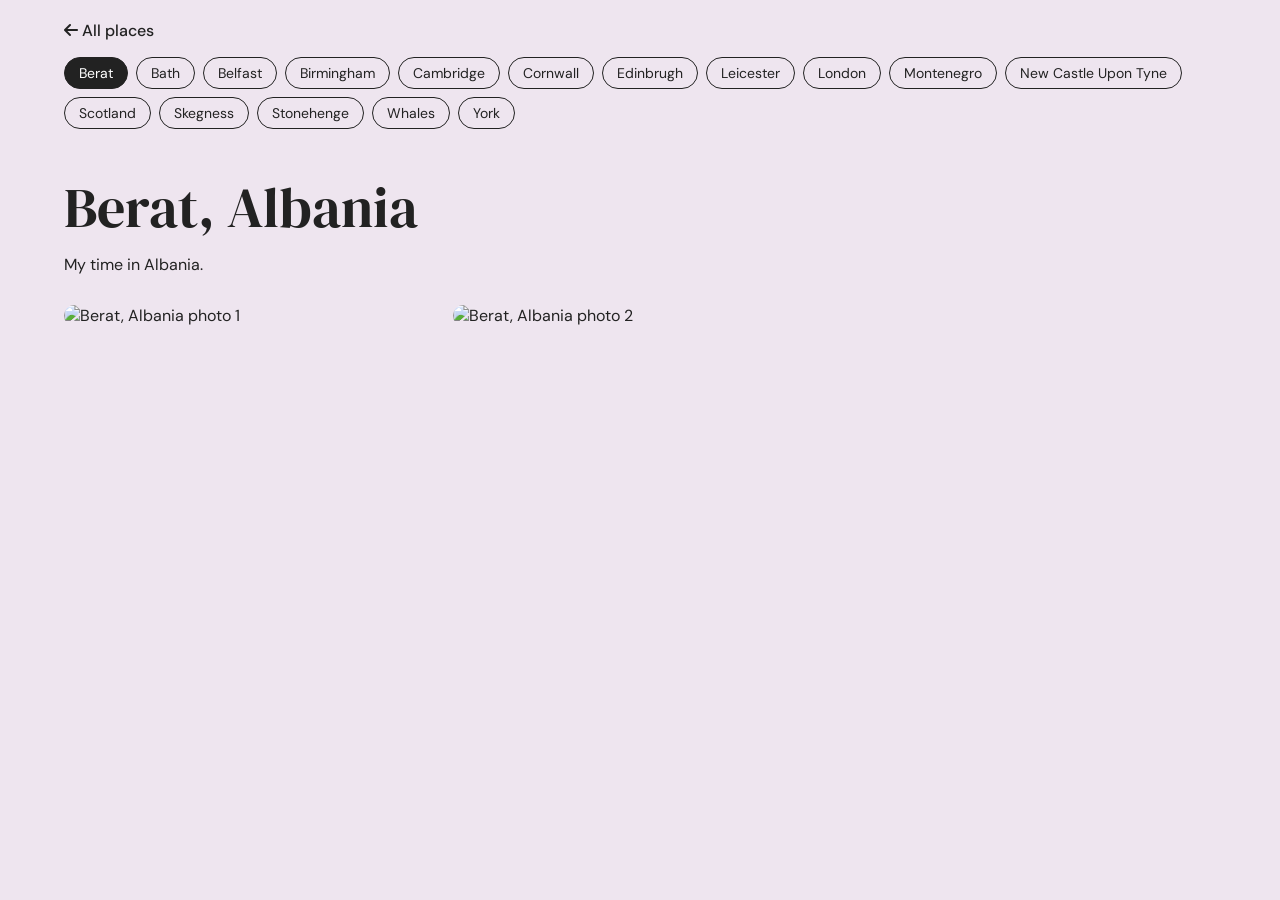
==== gallery.html @ bd7b1e66 "Add files via upload" ====
<!DOCTYPE html>
<html lang="en">
<head>
    <meta charset="UTF-8">
    <meta name="viewport" content="width=device-width, initial-scale=1.0">
    <title>Gallery</title>
    <link rel="preconnect" href="https://fonts.googleapis.com">
    <link rel="preconnect" href="https://fonts.gstatic.com" crossorigin>
    <link href="https://fonts.googleapis.com/css2?family=DM+Sans:wght@400;500&family=DM+Serif+Display&display=swap" rel="stylesheet">
    <link rel="stylesheet" href="https://cdnjs.cloudflare.com/ajax/libs/font-awesome/6.4.0/css/all.min.css">
    <link rel="stylesheet" href="gallery.css">
    <link rel="icon" type="image/x-icon" href="Zicon/Favicon.png">
</head>
<body>

    <header class="top">
        <a class="back" href="photo.html"><i class="fa-solid fa-arrow-left"></i> All places</a>
        <nav class="places" id="places" aria-label="Switch place"></nav>
    </header>

    <main>
        <section class="intro">
            <h1 id="title">Gallery</h1>
            <p id="subtitle"></p>
        </section>

        <section class="grid" id="grid" aria-live="polite"></section>
    </main>

    <div class="lightbox" id="lightbox" hidden>
        <button class="lb-btn lb-close" aria-label="Close"><i class="fa-solid fa-xmark"></i></button>
        <button class="lb-btn lb-prev" aria-label="Previous photo"><i class="fa-solid fa-chevron-left"></i></button>
        <figure>
            <img id="lb-img" alt="">
            <figcaption id="lb-cap"></figcaption>
        </figure>
        <button class="lb-btn lb-next" aria-label="Next photo"><i class="fa-solid fa-chevron-right"></i></button>
    </div>

    <script src="places.js"></script>
    <script src="gallery.js"></script>
</body>
</html>
---- gallery.css ----
* { margin: 0; padding: 0; box-sizing: border-box; }

body {
    background: #eee5ef;
    font-family: 'DM Sans', system-ui, sans-serif;
    color: #222;
}

.top {
    display: flex;
    flex-wrap: wrap;
    align-items: center;
    gap: 16px;
    padding: 20px 5vw;
}
.back { color: #222; text-decoration: none; font-weight: 500; }
.places { display: flex; flex-wrap: wrap; gap: 8px; }
.places a {
    padding: 6px 14px;
    border-radius: 20px;
    border: 1px solid #222;
    color: #222;
    text-decoration: none;
    font-size: 14px;
}
.places a.active, .places a:hover { background: #222; color: #fff; }

.intro { padding: 20px 5vw 10px; }
.intro h1 { font-family: 'DM Serif Display', serif; font-size: clamp(32px, 6vw, 56px); font-weight: 400; }
.intro p { margin-top: 8px; max-width: 600px; }

.grid {
    columns: 3 260px;
    column-gap: 16px;
    padding: 20px 5vw 60px;
}
.grid img {
    width: 100%;
    margin-bottom: 16px;
    border-radius: 12px;
    cursor: pointer;
    display: block;
    transition: transform 0.3s;
}
.grid img:hover { transform: scale(1.02); }

.lightbox {
    position: fixed;
    inset: 0;
    background: rgba(0, 0, 0, 0.9);
    display: flex;
    align-items: center;
    justify-content: center;
    z-index: 100;
}
.lightbox[hidden] { display: none; }
.lightbox figure { max-width: 85vw; text-align: center; color: #fff; }
.lightbox img { max-width: 85vw; max-height: 80vh; border-radius: 8px; }
.lightbox figcaption { margin-top: 10px; }

.lb-btn {
    position: absolute;
    width: 44px;
    height: 44px;
    border: none;
    border-radius: 50%;
    background: rgba(255, 255, 255, 0.15);
    color: #fff;
    cursor: pointer;
    font-size: 18px;
}
.lb-btn:hover { background: rgba(255, 255, 255, 0.3); }
.lb-close { top: 20px; right: 20px; }
.lb-prev { left: 20px; }
.lb-next { right: 20px; }
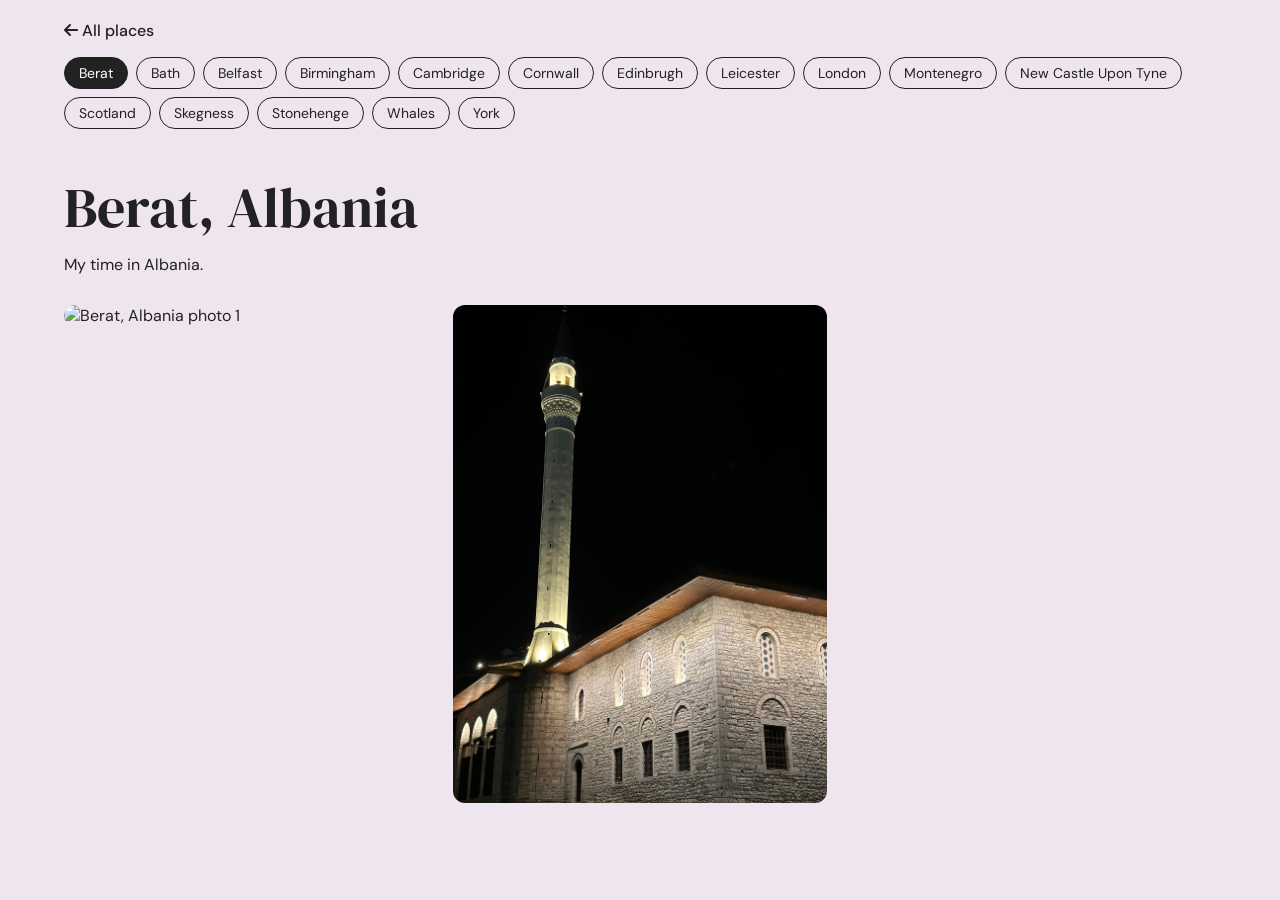
==== commit 90461807: "Add files via upload" ====
--- a/gallery.html
+++ b/gallery.html
@@ -14,7 +14,7 @@
 <body>
 
     <header class="top">
-        <a class="back" href="photo.html"><i class="fa-solid fa-arrow-left"></i> All places</a>
+        <a class="back" href="index.html"><i class="fa-solid fa-arrow-left"></i> All places</a>
         <nav class="places" id="places" aria-label="Switch place"></nav>
     </header>
 
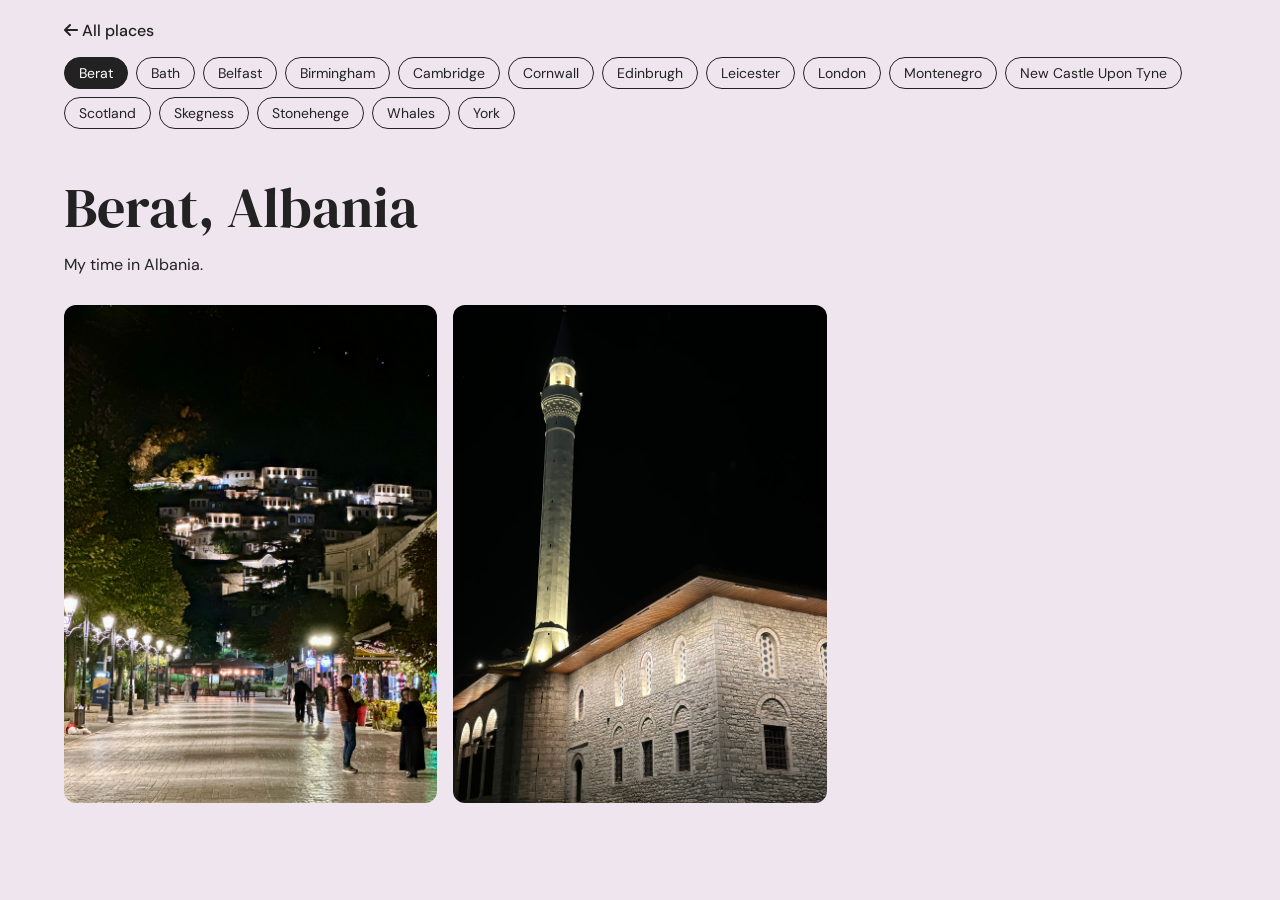
==== commit 95c57b09: "Update gallery.html" ====
--- a/gallery.html
+++ b/gallery.html
@@ -8,8 +8,9 @@
     <link rel="preconnect" href="https://fonts.gstatic.com" crossorigin>
     <link href="https://fonts.googleapis.com/css2?family=DM+Sans:wght@400;500&family=DM+Serif+Display&display=swap" rel="stylesheet">
     <link rel="stylesheet" href="https://cdnjs.cloudflare.com/ajax/libs/font-awesome/6.4.0/css/all.min.css">
-    <link rel="stylesheet" href="gallery.css">
-    <link rel="icon" type="image/x-icon" href="Zicon/Favicon.png">
+    <link rel="stylesheet" href="gallery.css?v=1">
+    <link rel="stylesheet" href="fade.css?v=1">     <!-- PAGE TRANSITION (delete to turn off) -->
+    <link rel="icon" type="image/png" href="Zicon/Favicon.png">
 </head>
 <body>
 
@@ -37,7 +38,9 @@
         <button class="lb-btn lb-next" aria-label="Next photo"><i class="fa-solid fa-chevron-right"></i></button>
     </div>
 
-    <script src="places.js"></script>
-    <script src="gallery.js"></script>
+    <script src="places.js?v=1"></script>
+    <script src="fade.js?v=1"></script>             <!-- PAGE TRANSITION (delete to turn off) -->
+    <script src="imgfix.js?v=1"></script>
+    <script src="gallery.js?v=1"></script>
 </body>
 </html>
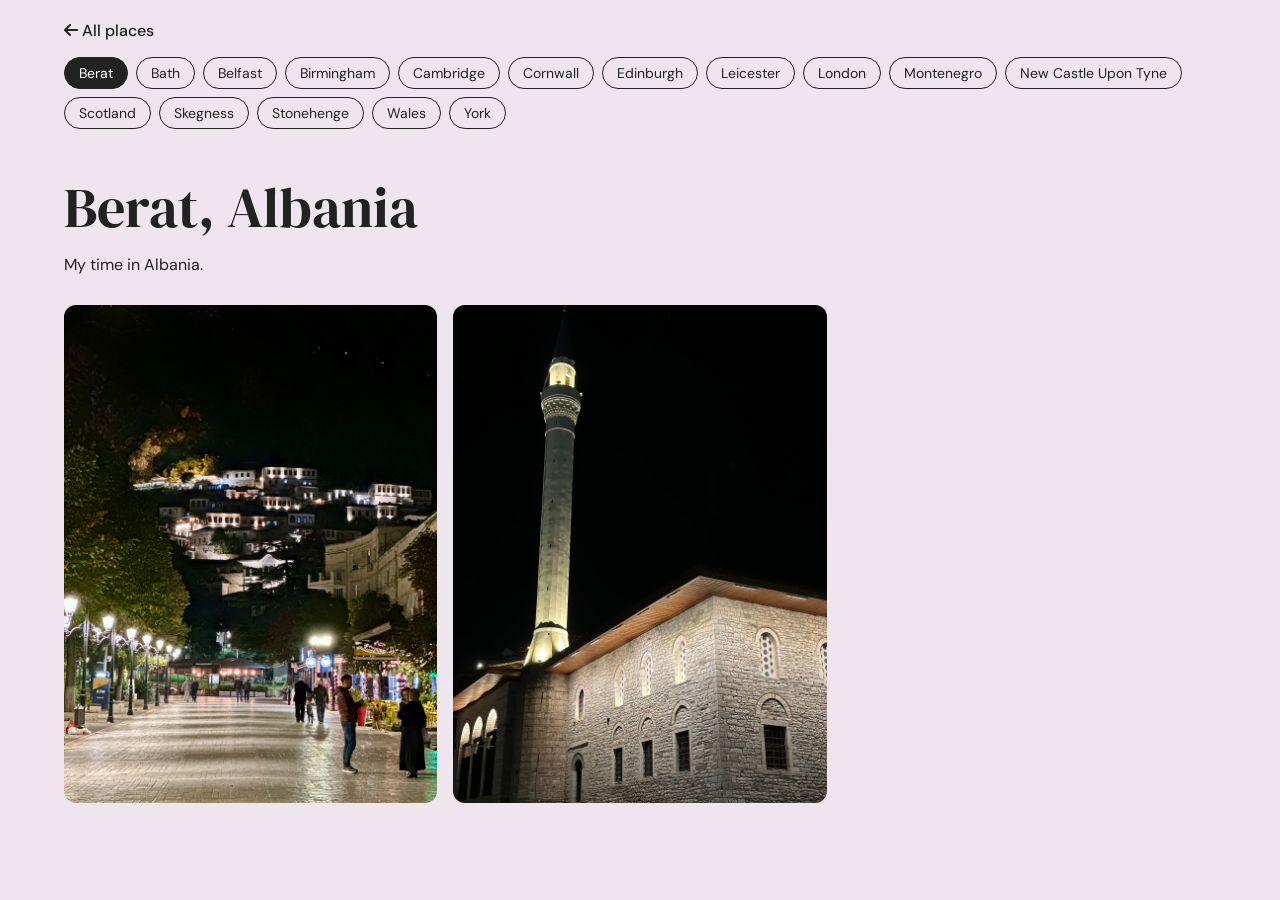
==== commit 5e909b68: "Add files via upload" ====
--- a/gallery.html
+++ b/gallery.html
@@ -43,4 +43,4 @@
     <script src="imgfix.js?v=1"></script>
     <script src="gallery.js?v=1"></script>
 </body>
-</html>
+</html>
